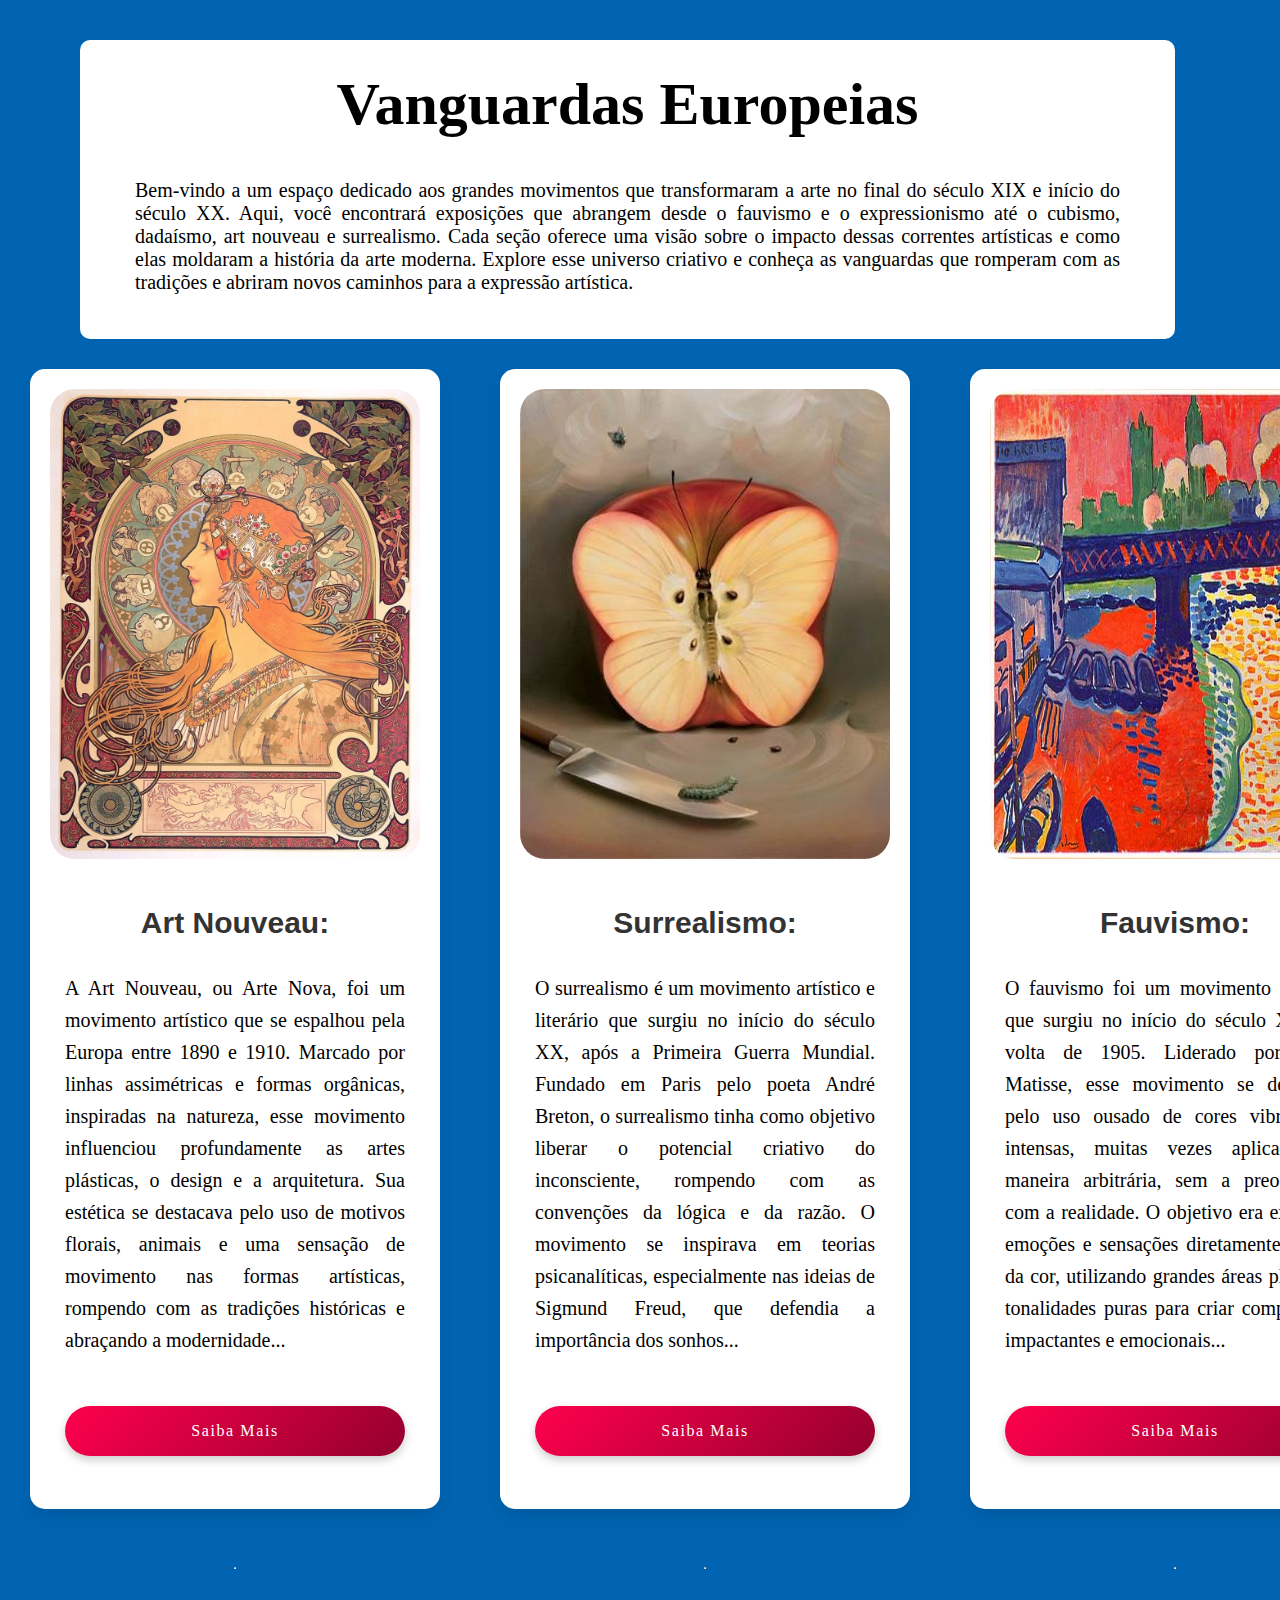
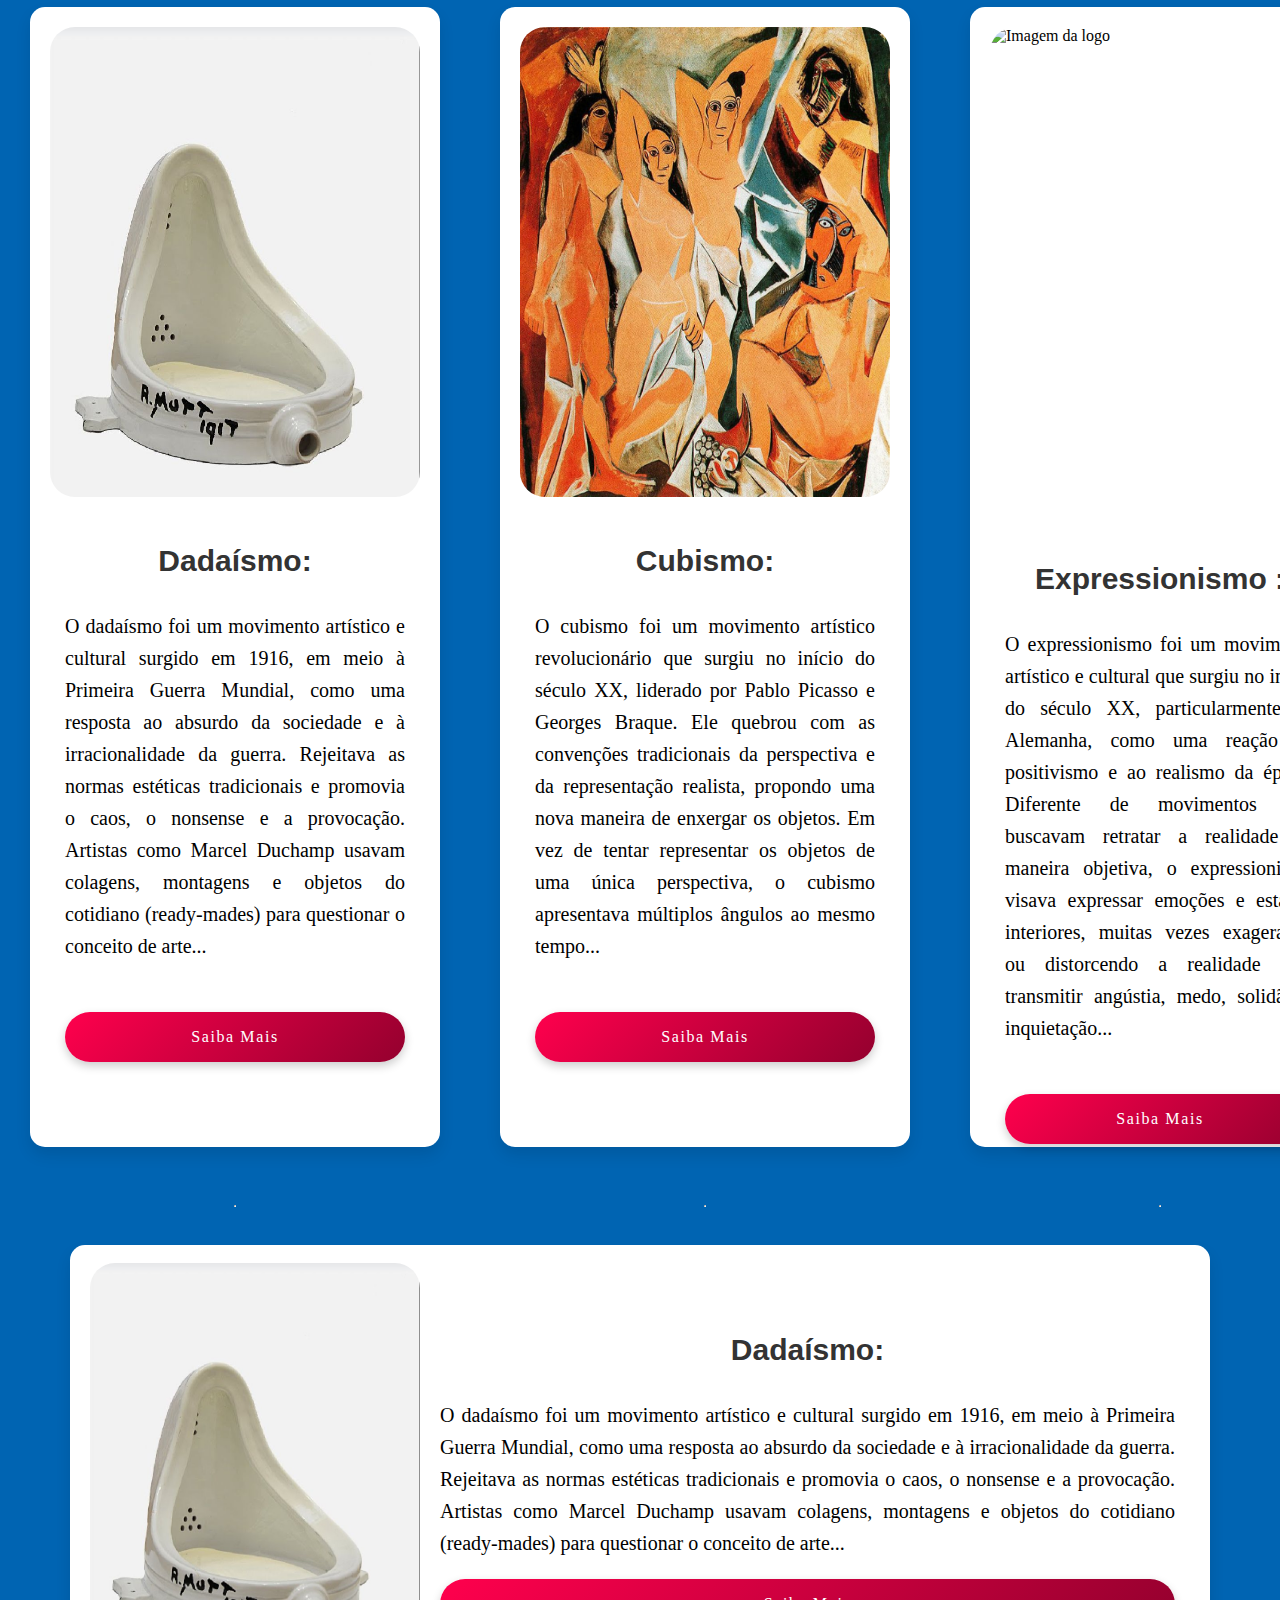
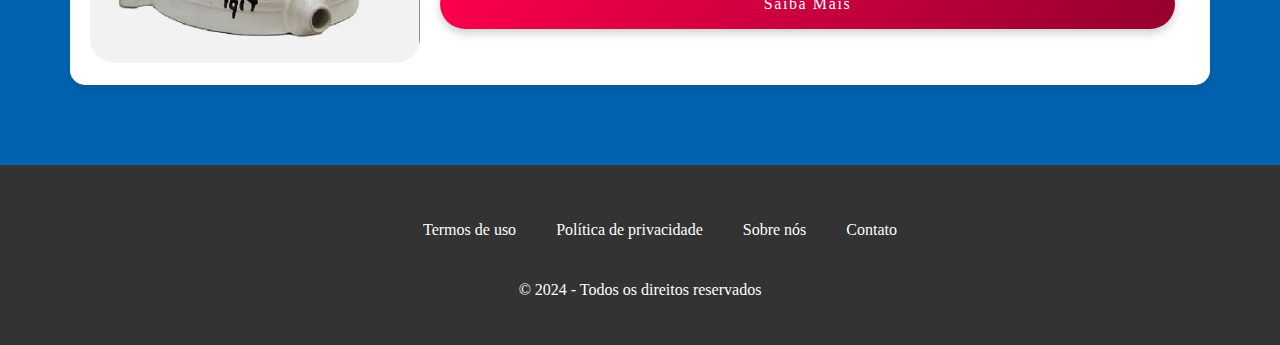
==== index.html @ abb59215 "Add files via upload" ====
<!DOCTYPE html>
<html>
<head>
    <meta charset="UTF-8">
    <link rel="stylesheet" href="Home/estilo2.css">
    <link rel="stylesheet" href="Rodape.css">
    <title>Vanguardas Europeias</title>
</head>
<body class="Home">
<div class="Cabeçalho">
    <h1 class='Texto'>Vanguardas Europeias</h1>
    <p class="Texto1">Bem-vindo a um espaço dedicado aos grandes movimentos que transformaram a arte no final do século
        XIX e início do século XX. Aqui, você encontrará exposições que abrangem desde o fauvismo e o expressionismo até
        o cubismo, dadaísmo, art nouveau e surrealismo. Cada seção oferece uma visão sobre o impacto dessas
        correntes artísticas e como elas moldaram a história da arte moderna. Explore esse universo criativo e conheça
        as vanguardas que romperam com as tradições e abriram novos caminhos para a expressão artística.</p>
</div>
<div class="cards">
    <div class="saibamais">
        <div class="card">
            <div class="img">
                <img src="Neuveau/Fotocapa.png" height="330" width="370" alt="Imagem da logo">
            </div>
            <div class="txt">
                <h2>Art Nouveau:</h2>
                <p>A Art Nouveau, ou Arte Nova, foi um movimento artístico que se espalhou pela Europa entre 1890 e
                    1910. Marcado por linhas assimétricas e formas orgânicas, inspiradas na natureza, esse movimento
                    influenciou profundamente as artes plásticas, o design e a arquitetura. Sua estética se destacava
                    pelo uso de motivos florais, animais e uma sensação de movimento nas formas artísticas, rompendo com
                    as tradições históricas e abraçando a modernidade...</p>
                <a href="Neuveau/1pag.html" class="button">Saiba Mais</a>
            </div>
        </div>
        <hr>
    </div>
    <div class="saibamais">
        <div class="card">
            <div class="img">
                <img src="Surrealismo/capa2.jfif.jpg" height="330" width="370" alt="Imagem da logo">
            </div>
            <div class="txt">
                <h2>Surrealismo:</h2>
                <p>O surrealismo é um movimento artístico e literário que surgiu no início do século XX, após a Primeira
                    Guerra Mundial. Fundado em Paris pelo poeta André Breton, o surrealismo tinha como objetivo liberar
                    o potencial criativo do inconsciente, rompendo com as convenções da lógica e da razão. O movimento
                    se inspirava em teorias psicanalíticas, especialmente nas ideias de Sigmund Freud, que defendia a
                    importância dos sonhos...</p>
                <a href="Surrealismo/pag1.html" class="button">Saiba Mais</a>
            </div>
        </div>
        <hr>
    </div>
    <div class="saibamais">
        <div class="card">
            <div class="img">
                <img src="Fauvismo-Dadaismo/artes2.jpg" height="330" width="370" alt="Imagem da logo">
            </div>
            <div class="txt">
                <h2>Fauvismo:</h2>
                <p>O fauvismo foi um movimento artístico que surgiu no início do século XX, por volta de 1905. Liderado
                    por Henri Matisse, esse movimento se destacava pelo uso ousado de cores vibrantes e intensas, muitas
                    vezes aplicadas de maneira arbitrária, sem a preocupação com a realidade. O objetivo era expressar
                    emoções e sensações diretamente através da cor, utilizando grandes áreas planas de tonalidades puras
                    para criar composições impactantes e emocionais...</p>
                <a href="Fauvismo-Dadaismo/Atividade1.html" class="button">Saiba Mais</a>
            </div>
        </div>
        <hr>
    </div>
</div>
<div class="cards">
    <div class="saibamais">
        <div class="card">
            <div class="img">
                <img src="Fauvismo-Dadaismo/imagemativi2-1.png" height="330" width="370" alt="Imagem da logo">
            </div>
            <div class="txt">
                <h2>Dadaísmo:</h2>
                <p>O dadaísmo foi um movimento artístico e cultural surgido em 1916, em meio à Primeira Guerra Mundial,
                    como uma resposta ao absurdo da sociedade e à irracionalidade da guerra. Rejeitava as normas
                    estéticas tradicionais e promovia o caos, o nonsense e a provocação. Artistas como Marcel Duchamp
                    usavam colagens, montagens e objetos do cotidiano (ready-mades) para questionar o conceito de
                    arte...</p>
                <a href="Fauvismo-Dadaismo/Atividade2.html" class="button">Saiba Mais</a>
            </div>
        </div>
        <hr>
    </div>
    <div class="saibamais">
        <div class="card">
            <div class="img">
                <img src="Cubismo/WhatsApp%20Image%202024-08-28%20at%2018.15.36.jpeg" height="330" width="370"
                     alt="Imagem da logo">
            </div>
            <div class="txt">
                <h2>Cubismo:</h2>
                <p>O cubismo foi um movimento artístico revolucionário que surgiu no início do século XX, liderado por
                    Pablo Picasso e Georges Braque. Ele quebrou com as convenções tradicionais da perspectiva e da
                    representação realista, propondo uma nova maneira de enxergar os objetos. Em vez de tentar
                    representar os objetos de uma única perspectiva, o cubismo apresentava múltiplos ângulos ao mesmo
                    tempo...</p>
                <a href="Cubismo/arte2.html" class="button">Saiba Mais</a>
            </div>
        </div>
        <hr>
    </div>
    <div class="saibamais">
        <div class="card">
            <div class="img">
                <img src="expressionismo/ogrito-cke-_2_%20(1).png" height="300" width="340" alt="Imagem da logo">
                <br>
            </div>
            <div class="txt">
                <h2>Expressionismo :</h2>
                <p>O expressionismo foi um movimento artístico e cultural que surgiu no início do século XX,
                    particularmente na Alemanha, como uma reação ao positivismo e ao realismo da época. Diferente de
                    movimentos que buscavam retratar a realidade de maneira objetiva, o expressionismo visava expressar
                    emoções e estados interiores, muitas vezes exagerando ou distorcendo a realidade para transmitir
                    angústia, medo, solidão e inquietação...</p>
                <a href="expressionismo/arte1.html" class="button">Saiba Mais</a>
            </div>
        </div>
        <hr>
    </div>
</div>
<div class="cards1">
    <div class="saibamais1">
        <div class="card1">
            <div class="img">
                <img src="Fauvismo-Dadaismo/imagemativi2-1.png" height="330" width="370" alt="Imagem da logo">
            </div>
            <div class="txt">
                <h2>Dadaísmo:</h2>
                <p>O dadaísmo foi um movimento artístico e cultural surgido em 1916, em meio à Primeira Guerra Mundial,
                    como uma resposta ao absurdo da sociedade e à irracionalidade da guerra. Rejeitava as normas
                    estéticas tradicionais e promovia o caos, o nonsense e a provocação. Artistas como Marcel Duchamp
                    usavam colagens, montagens e objetos do cotidiano (ready-mades) para questionar o conceito de
                    arte...</p>
                <a href="Fauvismo-Dadaismo/Atividade2.html" class="button">Saiba Mais</a>
            </div>
        </div>

    </div>
</div>

<footer>
    <div class="rodape">
        <ul>
            <li><a href="#">Termos de uso</a></li>
            <li><a href="#">Política de privacidade</a></li>
            <li><a href="#">Sobre nós</a></li>
            <li><a href="#">Contato</a></li>
        </ul>
    </div>
    <p>&copy; 2024 - Todos os direitos reservados</p>
</footer>
</body>
</html>
---- Home/estilo2.css ----
h2, h3 {
    text-align: center;
    font-family: "Century Gothic", sans-serif;
    color: #333;
}

.Home {
    background-color: #0064b2;
    background-size: cover;
    background-position: center;
    margin: 0;
}

.CASA {
    margin: 0;
    gap: 15px;
}

.card {
    background-color: #fff;
    padding: 20px;
    border-radius: 15px;
    box-shadow: 0 8px 15px rgba(0, 0, 0, 0.1);
    margin: 30px;
    transition: transform 0.3s ease, box-shadow 0.3s ease;
    max-width: 400px; /* Limita a largura do card */
    max-height: 1100px;
    height: 1100px;
    display: flex;
    flex-direction: column;
    align-items: center;
}

.card:hover {
    transform: translateY(-10px);
    box-shadow: 0 15px 25px rgba(0, 0, 0, 0.15);
}

.saibamais, .obras, .obras2, .Fontes {
    display: flex;
    flex-wrap: wrap;
    justify-content: space-around;
    gap: 20px;
    align-items: center;
}

.saibamais img, .imagenss img, .saibamais1 img {
    border-radius: 25px;
}

.txt {
    justify-content: center;
    font-size: 20px;
    line-height: 1.6;
    padding: 15px;
}

.casa, .colombo {
    color: cadetblue;
}

.beijo {
    color: darkorange;
}


.button {
    display: inline-block;
    padding: 0.75rem 1.25rem;
    border-radius: 50px;
    color: #fff;
    font-size: 1rem;
    letter-spacing: 0.1rem;
    transition: all 0.3s ease;
    background: linear-gradient(135deg, #ff004d, #94002e);
    box-shadow: 0 4px 10px rgba(0, 0, 0, 0.2);
    text-align: center;
    text-decoration: none;
    margin-top: 15px;
}

.button:hover {
    background: linear-gradient(135deg, #94002e, #ff004d);
    transform: translateY(-5px);
    box-shadow: 0 6px 15px rgba(0, 0, 0, 0.3);
}

.imgs, .imgs2, .imgs3 {
    display: flex;
    justify-content: center;
}

.Fontes p {
    border-radius: 25px;
    padding: 10px 20px;
    color: #333;
    transition: transform 0.5s ease, background-color 0.3s;
}

.Fontes p:hover {
    background-color: #b3a08a;
    transform: scale(1.1);
}

@media (max-width: 768px) {
    h1 {
        font-size: 40px;
    }

    .card {
        margin: 20px auto;
        width: 90%;
    }

    .saibamais, .obras, .obras2, .Fontes {
        flex-direction: column;
    }
}

.cards {
    display: flex;
    justify-content: space-around;
}

.saibamais img {
    display: flex;
    flex-direction: row;
    justify-content: center;
    height: 470px;
    max-height: 470px;

}

.card a {
    display: flex;
    flex-direction: row;
    justify-content: center;
    margin-top: 50px;
}

.txt p {
    text-align: justify;
}

.cards a {
    display: flex;
    flex-direction: column;
    justify-content: end;
}

.cards1 {
    display: flex;
    justify-content: space-around;
}

.cards1 a {
    display: flex;
    flex-direction: row;
    justify-content: space-around;
}

.card1 {
    background-color: #fff;
    padding: 20px;
    border-radius: 15px;
    box-shadow: 0 8px 15px rgba(0, 0, 0, 0.1);
    margin: 30px;
    transition: transform 0.3s ease, box-shadow 0.3s ease;
    max-width: 1100px; /* Limita a largura do card */
    max-height: 400px;
    height: 400px;
    display: flex;
    flex-direction: row;
    justify-content: space-around;
    align-items: center;
}

.card:hover {
    transform: translateY(-10px);
    box-shadow: 0 15px 25px rgba(0, 0, 0, 0.15);
}

.card1:hover {
    transform: translateY(-10px);
    box-shadow: 0 15px 25px rgba(0, 0, 0, 0.15);
}

.saibamais1 img {
    height: 400px;
    width: 330px;
    margin-right: 5px;
}

.Cabeçalho {
    color: #000000;
    text-align: center;
    font-size: 30px;
    padding: 20px;
    margin-left: 80px;
    margin-right: 105px;
    background-color: #ffffff;
    margin-top: 40px;
    border-radius: 10px;
    align-items: center;
}

.Cabeçalho p {
    text-align: justify;
    font-size: 20px;
    margin: 25px;
    margin-right: 35px;
    margin-left: 35px;
}

.Cabeçalho h1 {
    margin-top: 10px;
}
---- Rodape.css ----
footer {
    background-color: #333;
    color: #fff;
    padding: 30px;
    text-align: center;
    margin-top: 50px;
}

footer a {
    color: #ffffff;
    text-decoration: none;
    transition: color 0.3s ease;
}

footer a:hover {
    color: #ff004d;
}

.rodape {
    display: flex;
    justify-content: center;
    gap: 20px;
}

.rodape li {
    color: #ffffff;
    border-radius: 25px;
    padding: 10px 20px;
    display: flex;
    flex-direction: row;
    justify-content: space-evenly;
    transition: transform 0.5s ease, background-color 0.3s;
}

.rodape li:hover {
    transform: scale(1.1);
    background-color: #555;
}
.rodape ul{
    display: flex;
    color: #ffffff;
}

footer p{
    display: flex;
    flex-direction: row;
    justify-content: center;
}
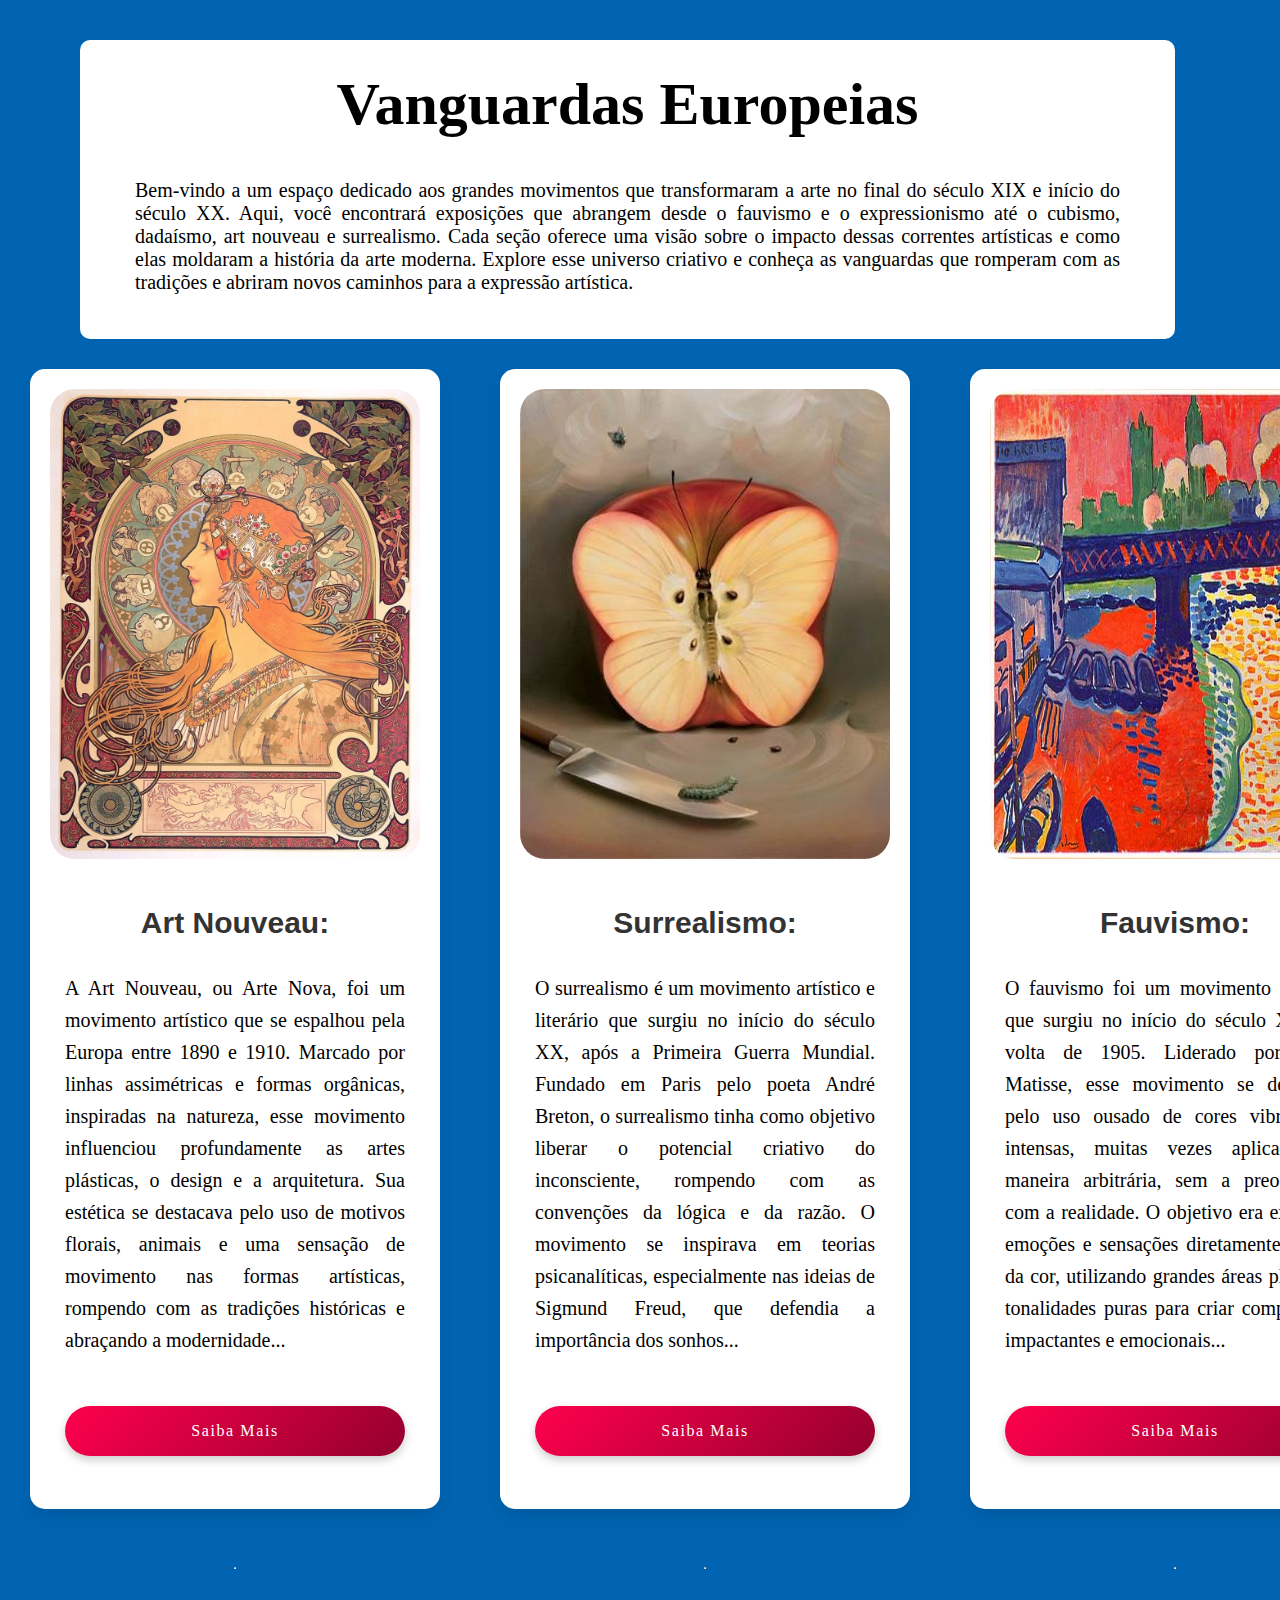
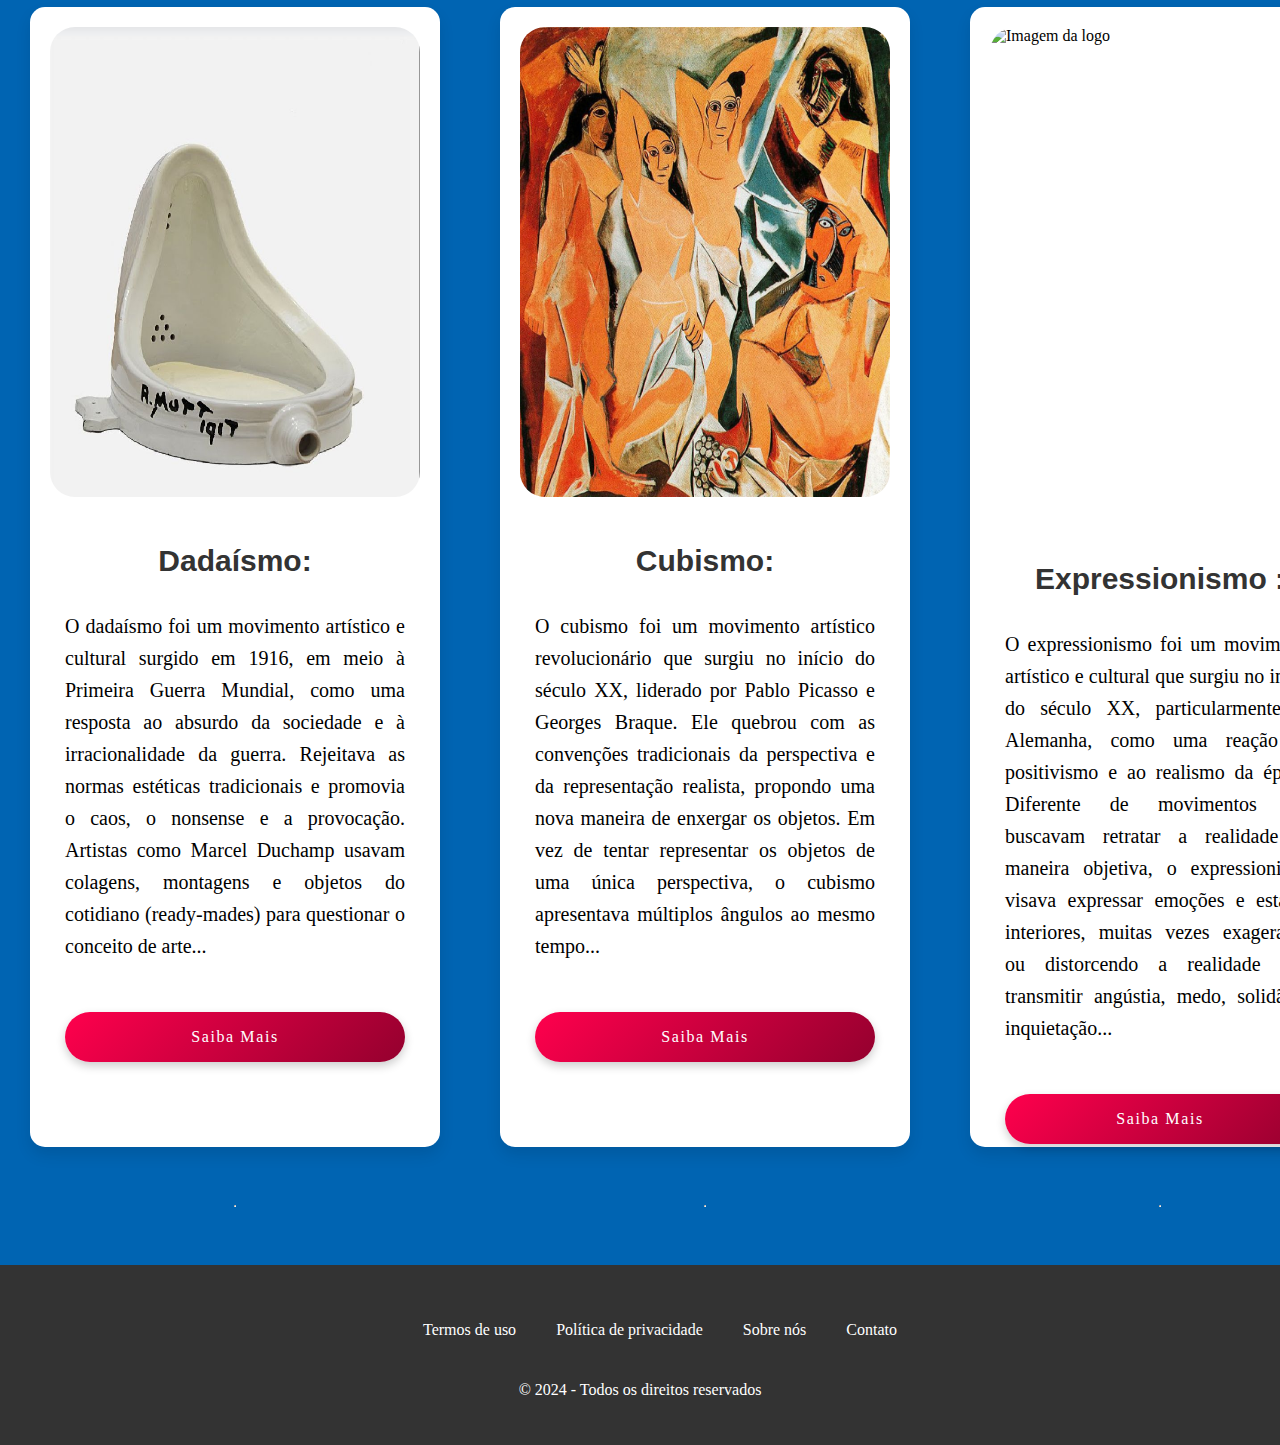
==== commit 7f11dc2d: "Update in5vdex.html" ====
--- a/index.html
+++ b/index.html
@@ -124,22 +124,6 @@
     </div>
 </div>
 <div class="cards1">
-    <div class="saibamais1">
-        <div class="card1">
-            <div class="img">
-                <img src="Fauvismo-Dadaismo/imagemativi2-1.png" height="330" width="370" alt="Imagem da logo">
-            </div>
-            <div class="txt">
-                <h2>Dadaísmo:</h2>
-                <p>O dadaísmo foi um movimento artístico e cultural surgido em 1916, em meio à Primeira Guerra Mundial,
-                    como uma resposta ao absurdo da sociedade e à irracionalidade da guerra. Rejeitava as normas
-                    estéticas tradicionais e promovia o caos, o nonsense e a provocação. Artistas como Marcel Duchamp
-                    usavam colagens, montagens e objetos do cotidiano (ready-mades) para questionar o conceito de
-                    arte...</p>
-                <a href="Fauvismo-Dadaismo/Atividade2.html" class="button">Saiba Mais</a>
-            </div>
-        </div>
-
     </div>
 </div>
 
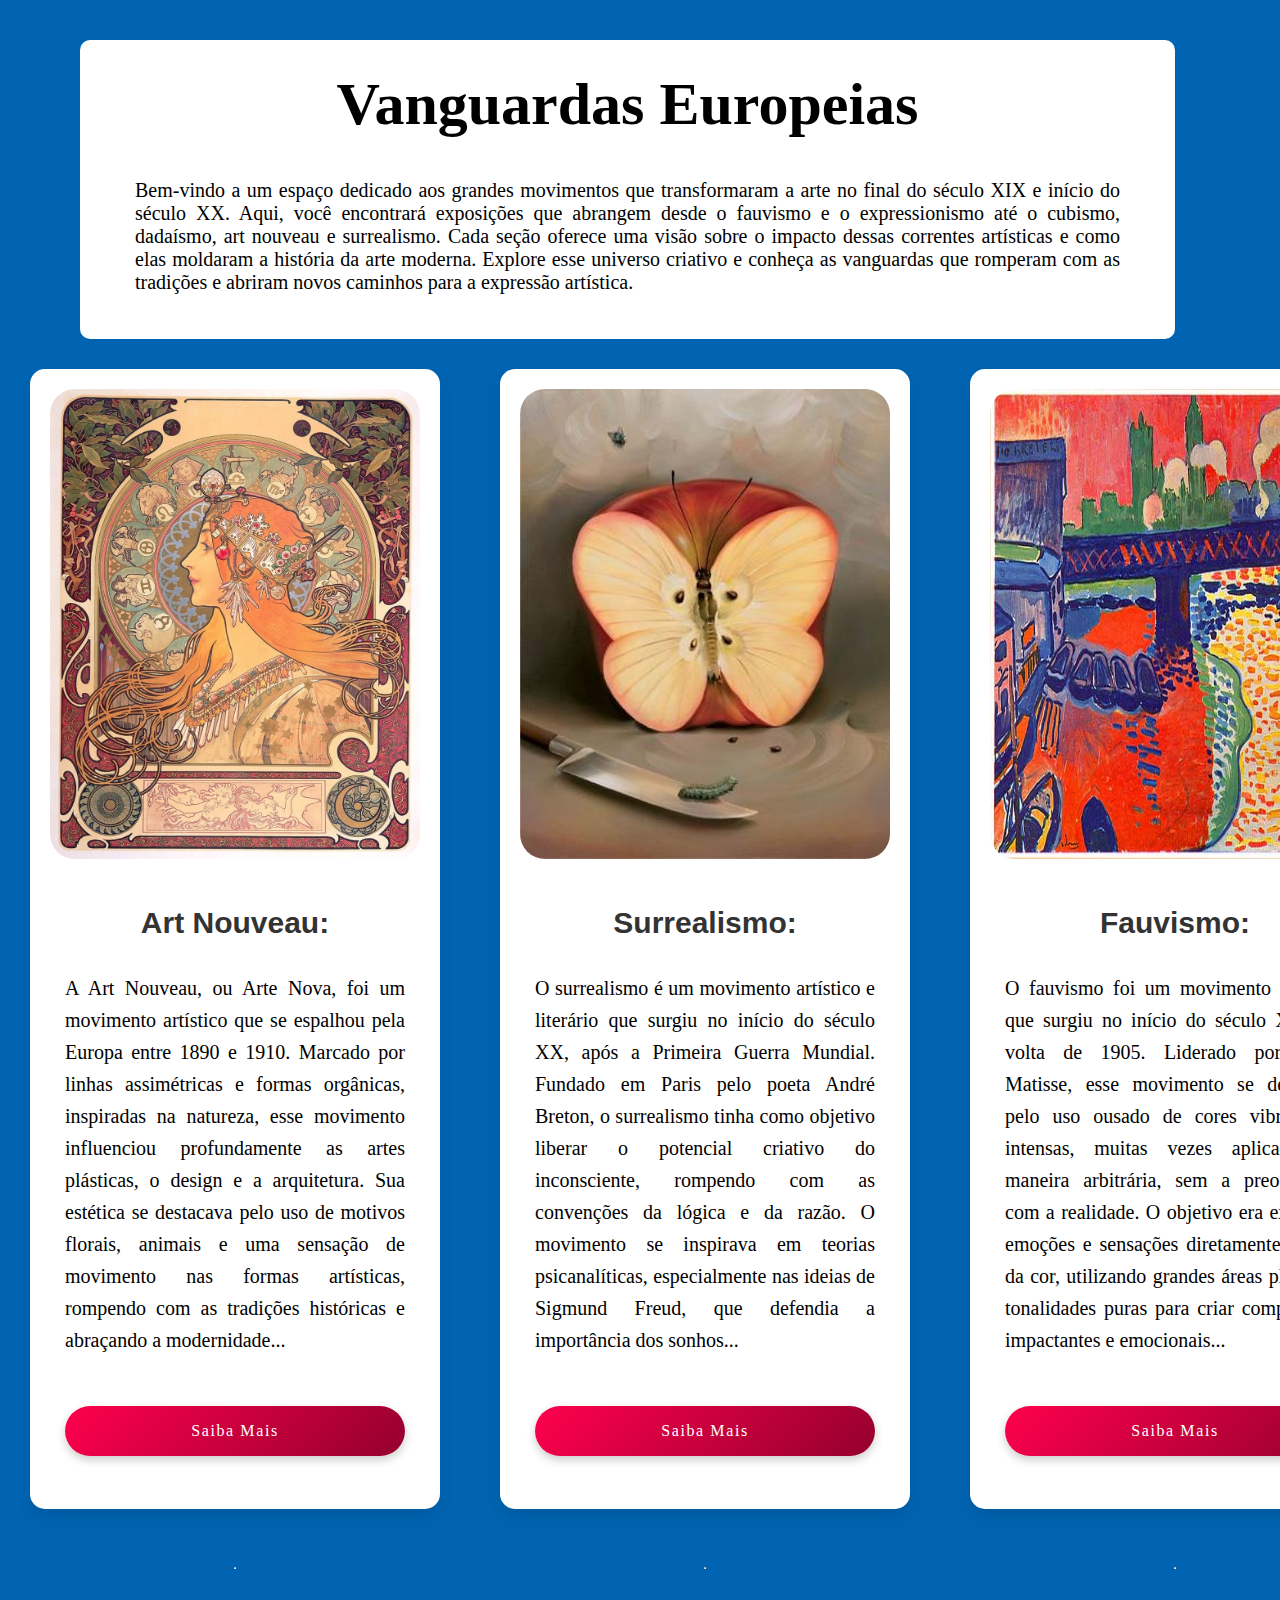
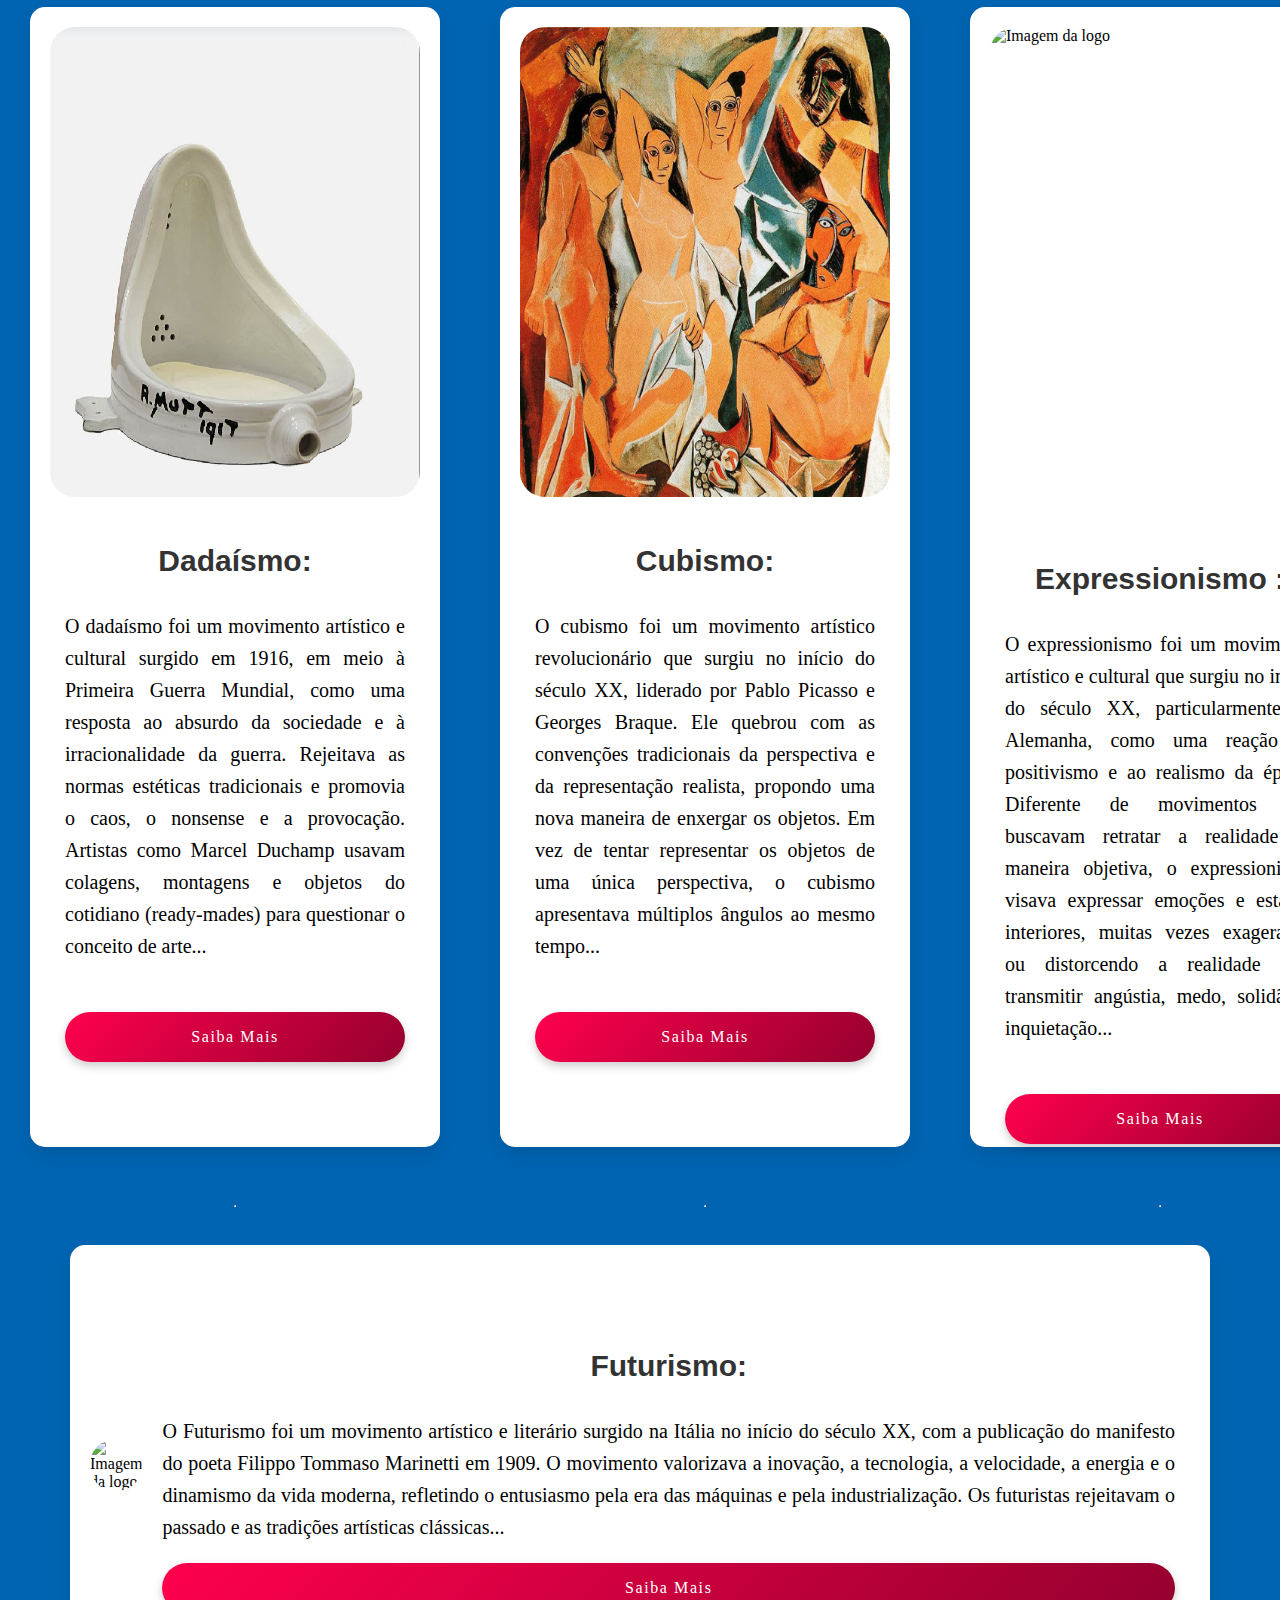
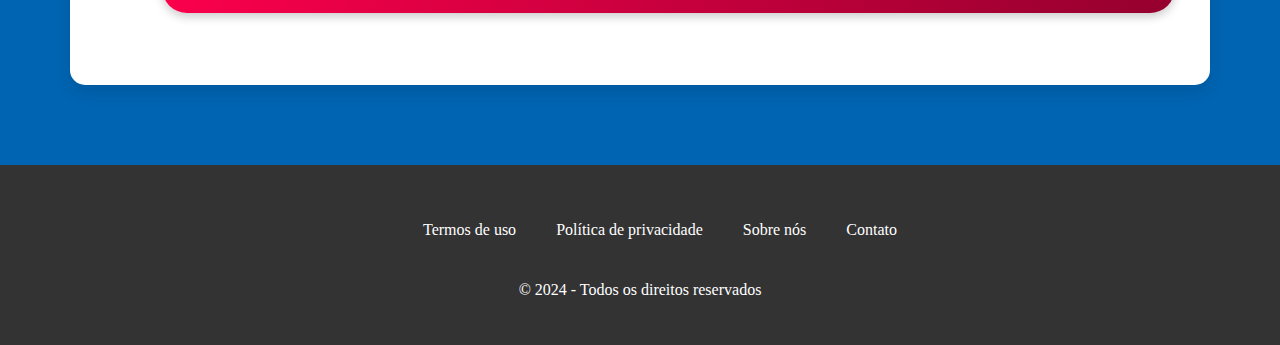
==== commit 52227178: "Correção.html" ====
--- a/index.html
+++ b/index.html
@@ -2,6 +2,7 @@
 <html>
 <head>
     <meta charset="UTF-8">
+    <meta name="viewport" content="width=device-width, initial-scale=1.0">
     <link rel="stylesheet" href="Home/estilo2.css">
     <link rel="stylesheet" href="Rodape.css">
     <title>Vanguardas Europeias</title>
@@ -124,6 +125,22 @@
     </div>
 </div>
 <div class="cards1">
+    <div class="saibamais1">
+        <div class="card1">
+            <div class="img2">
+                <img src="Futurismo/futurismo-capa.jpg" height="330" width="370" alt="Imagem da logo">
+            </div>
+            <div class="txt">
+                <h2>Futurismo:</h2>
+                <p>O Futurismo foi um movimento artístico e literário surgido na Itália no início do século XX, com a
+                    publicação do manifesto do poeta Filippo Tommaso Marinetti em 1909. O movimento valorizava a
+                    inovação, a tecnologia, a velocidade, a energia e o dinamismo da vida moderna, refletindo o
+                    entusiasmo pela era das máquinas e pela industrialização. Os futuristas rejeitavam o passado e as
+                    tradições artísticas clássicas...</p>
+                <a href="Futurismo/1pag.html" class="button">Saiba Mais</a>
+            </div>
+        </div>
+
     </div>
 </div>
 
